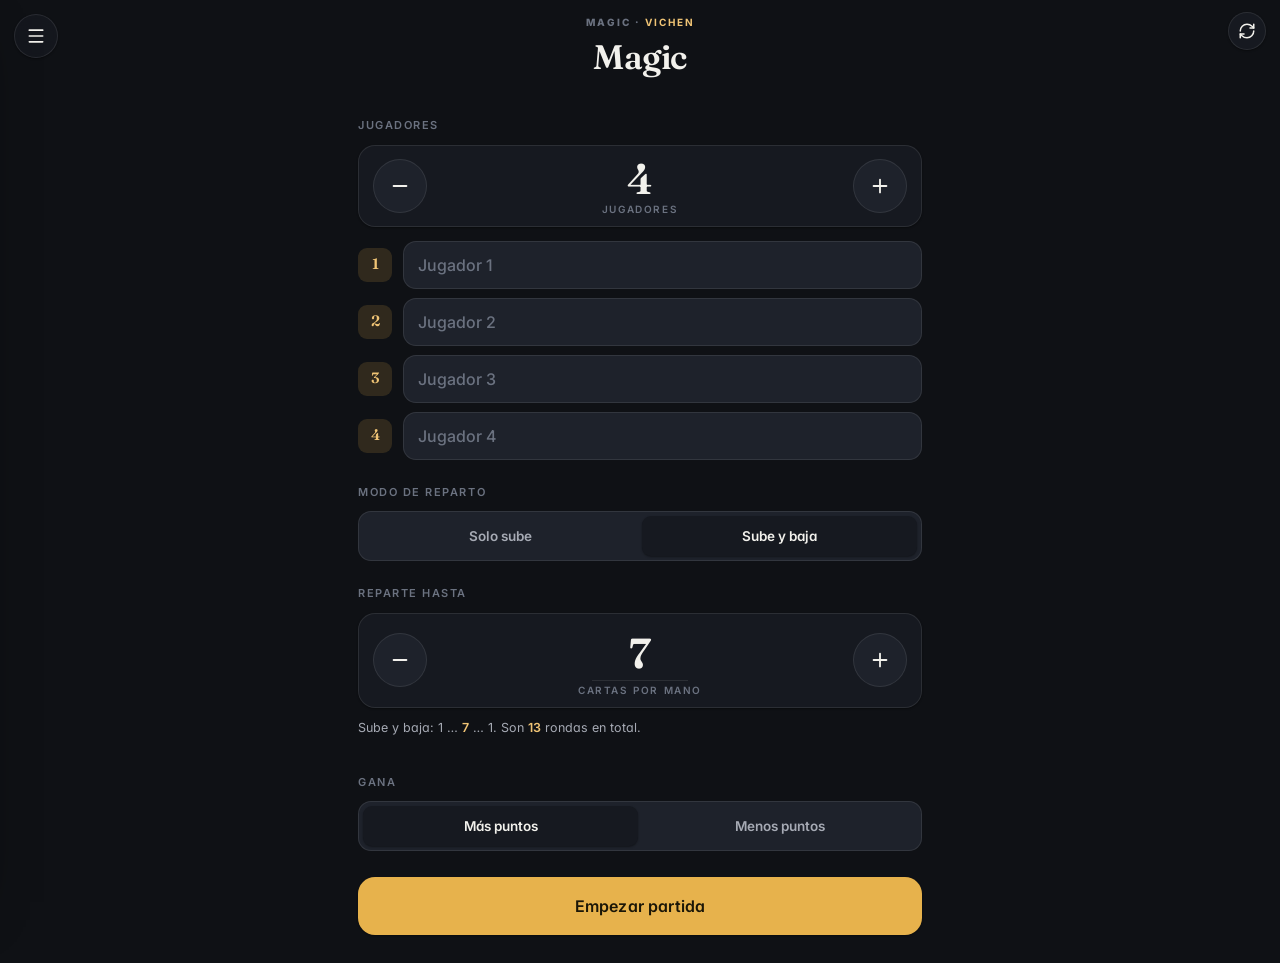
==== apps/magic/index.html @ 50df7cbd "Rediseño Vichen: marca, íconos Lucide, temas Noche/Día; Magic (ex-Podrido) con modo sube y baja; PWA" ====
<!DOCTYPE html>
<html lang="es-AR" data-theme="noche">
<head>
<meta charset="UTF-8">
<meta name="viewport" content="width=device-width, initial-scale=1.0, viewport-fit=cover, maximum-scale=1.0, user-scalable=no">
<meta name="theme-color" content="#0F1115">
<title>Magic Vichen</title>
<link rel="manifest" href="./manifest.webmanifest">
<link rel="icon" href="../../assets/icons/favicon.png">
<link rel="apple-touch-icon" href="../../assets/icons/magic-apple.png">
<meta name="apple-mobile-web-app-capable" content="yes">
<meta name="mobile-web-app-capable" content="yes">
<meta name="apple-mobile-web-app-status-bar-style" content="black-translucent">
<meta name="apple-mobile-web-app-title" content="Magic Vichen">
<meta name="description" content="Magic de Vichen: contador por rondas de cartas que suben y bajan, puntaje por ronda, totales y ganador. Offline.">
<script>(function(){try{var r=localStorage.getItem("vichen:theme:current");var t=r?JSON.parse(r).d:"noche";if(t!=="noche"&&t!=="dia")t="noche";document.documentElement.setAttribute("data-theme",t);}catch(e){}})();</script>
<link rel="preconnect" href="https://fonts.googleapis.com">
<link rel="preconnect" href="https://fonts.gstatic.com" crossorigin>
<link href="https://fonts.googleapis.com/css2?family=Fraunces:ital,opsz,wght@0,9..144,400;0,9..144,500;0,9..144,600;1,9..144,500&family=Inter:wght@400;500;600;700;800&display=swap" rel="stylesheet">
<link rel="stylesheet" href="../../assets/css/tokens.css">
<link rel="stylesheet" href="../../assets/css/base.css">
<link rel="stylesheet" href="../../assets/css/components.css">
<link rel="stylesheet" href="../../assets/css/shell.css">
<style>
body{display:flex;flex-direction:column;min-height:100dvh;overflow-x:hidden;-webkit-user-select:none;user-select:none}
.appbar{position:relative;padding:calc(15px + var(--safe-top)) 16px 4px;text-align:center}
.appbar .kicker{font-weight:800;letter-spacing:.2em;text-transform:uppercase;font-size:10px;color:var(--ink-faint)}
.appbar .kicker b{color:var(--accent-text)}
.appbar h1{font-family:var(--serif);font-weight:600;font-size:clamp(26px,7vw,34px);letter-spacing:-.01em;margin-top:2px}
.appbar .reset{position:absolute;top:calc(12px + var(--safe-top));right:14px}

main{flex:1;width:100%;max-width:600px;margin:0 auto;padding:6px 18px calc(28px + var(--safe-bottom));display:flex;flex-direction:column}
.view{display:none} .view.on{display:flex;flex-direction:column;flex:1}

/* ---- Setup ---- */
.group{margin-top:24px}
.group .eyebrow{display:block;margin-bottom:11px}
.hint{font-size:12.5px;color:var(--ink-soft);line-height:1.55;margin-top:10px}
.hint b{color:var(--accent-text);font-weight:600}

.bigstep{display:flex;align-items:center;justify-content:space-between;gap:14px;
  background:var(--surface);border:1px solid var(--hair);border-radius:var(--r-3);padding:12px 14px;box-shadow:var(--shadow-1)}
.bstep-btn{all:unset;box-sizing:border-box;width:54px;height:54px;border-radius:var(--r-pill);display:grid;place-items:center;cursor:pointer;
  color:var(--ink);border:1px solid var(--hair);background:var(--surface-2);transition:transform var(--dur-1) var(--ease),background var(--dur-1),border-color var(--dur-1)}
.bstep-btn:hover{background:var(--surface-3);border-color:var(--hair-2)} .bstep-btn:active{transform:scale(.9)}
.bstep-btn:disabled{opacity:.3;pointer-events:none} .bstep-btn svg{width:22px;height:22px}
.bigval{text-align:center;line-height:1}
.bigval .n{font-family:var(--serif);font-weight:600;font-size:42px;color:var(--ink)}
.bigval input.n{width:96px;background:transparent;border:0;border-bottom:1px solid var(--hair);border-radius:0;text-align:center;outline:none;-moz-appearance:textfield}
.bigval input.n:focus{border-color:var(--accent-ring)}
.bigval input.n::-webkit-outer-spin-button,.bigval input.n::-webkit-inner-spin-button{-webkit-appearance:none;margin:0}
.bigval small{display:block;font-family:var(--sans);font-weight:600;font-size:10px;letter-spacing:.16em;text-transform:uppercase;color:var(--ink-faint);margin-top:4px}

.names{display:flex;flex-direction:column;gap:9px}
.nrow{display:flex;align-items:center;gap:11px}
.nrow .badge{flex:0 0 34px;height:34px;border-radius:var(--r-1);display:grid;place-items:center;font-family:var(--serif);font-weight:600;
  background:var(--accent-tint);color:var(--accent-text);font-size:15px}
.nrow .field{flex:1}

/* ---- Play: barra de ronda ---- */
.roundbar{display:flex;align-items:center;gap:10px;margin:14px 0 2px}
.roundbar .rc{flex:1;text-align:center}
.roundbar .rc .r{font-family:var(--serif);font-weight:600;font-size:22px;color:var(--ink)}
.roundbar .rc .cards{font-size:11px;font-weight:600;letter-spacing:.08em;text-transform:uppercase;color:var(--ink-soft);margin-top:4px}
.roundbar .rc .cards b{color:var(--accent-text)}
.dots{display:flex;flex-wrap:wrap;gap:6px;justify-content:center;margin:12px 0 2px}
.dots i{width:7px;height:7px;border-radius:50%;background:var(--hair-2);transition:transform var(--dur-2) var(--ease),background var(--dur-1)}
.dots i.done{background:var(--ink-soft)}
.dots i.cur{background:var(--accent);transform:scale(1.4)}

/* ---- Play: filas ---- */
.prows{display:flex;flex-direction:column;margin-top:12px;border-top:1px solid var(--hair)}
.prow{display:flex;align-items:center;gap:9px;padding:11px 2px;border-bottom:1px solid var(--hair)}
.prow .pname{flex:1;min-width:0}
.prow .pname .nm{font-family:var(--serif);font-weight:600;font-size:18px;color:var(--ink);white-space:nowrap;overflow:hidden;text-overflow:ellipsis;display:flex;align-items:center;gap:7px}
.prow.lead .pname .nm .crown{color:var(--accent);display:inline-flex}
.prow.lead .pname .nm .crown svg{width:16px;height:16px}
.prow .pname .ac{font-size:11.5px;color:var(--ink-soft);margin-top:2px}
.prow .pname .ac b{color:var(--ink);font-weight:700}
.pstep{display:flex;align-items:center;gap:5px;flex:0 0 auto}
.num{width:50px;height:44px;text-align:center;background:var(--surface-2);border:1px solid var(--hair);border-radius:var(--r-1);
  color:var(--ink);font-family:var(--serif);font-weight:600;font-size:21px;outline:none;font-variant-numeric:lining-nums;-moz-appearance:textfield;transition:border-color var(--dur-1)}
.num:focus{border-color:var(--accent-ring)}
.num::-webkit-outer-spin-button,.num::-webkit-inner-spin-button{-webkit-appearance:none;margin:0}
.num.pos{color:var(--ink)} .num.neg{color:var(--neg)}
.zero{font-size:12px;font-weight:700;color:var(--ink-soft)}

.tabtoggle{all:unset;cursor:pointer;display:inline-flex;align-items:center;gap:6px;margin:18px auto 0;
  font-size:11px;font-weight:600;letter-spacing:.12em;text-transform:uppercase;color:var(--ink-soft)}
.tabtoggle:hover{color:var(--ink)} .tabtoggle svg{width:15px;height:15px;transition:transform var(--dur-2) var(--ease)}
.tabtoggle.open svg{transform:rotate(180deg)}
.tablewrap{overflow-x:auto;margin-top:12px;border:1px solid var(--hair);border-radius:var(--r-2);background:var(--surface)}
.tablewrap.hidden{display:none}
table.grid{border-collapse:collapse;width:100%;font-size:13px}
table.grid th,table.grid td{padding:9px 11px;text-align:center;border-bottom:1px solid var(--hair);white-space:nowrap}
table.grid thead th{font-size:10px;font-weight:700;letter-spacing:.08em;text-transform:uppercase;color:var(--ink-faint)}
table.grid tbody th{font-family:var(--serif);color:var(--ink-soft);font-weight:600;text-align:left;position:sticky;left:0;background:var(--surface)}
table.grid td{font-variant-numeric:tabular-nums;color:var(--ink)}
table.grid tr.currow td,table.grid tr.currow th{background:var(--accent-tint)}
table.grid tfoot td,table.grid tfoot th{font-family:var(--serif);font-weight:600;font-size:16px;color:var(--ink);border-top:1px solid var(--hair-2);border-bottom:0;background:var(--surface-2)}

.footnote{text-align:center;font-size:11px;color:var(--ink-faint);margin-top:18px;line-height:1.7}
.footnote b{color:var(--ink-soft)}

/* ---- Ganador ---- */
.win-icon{width:64px;height:64px;margin:6px auto 4px;border-radius:var(--r-3);display:grid;place-items:center;background:var(--accent-tint);color:var(--accent-text)}
.win-icon svg{width:34px;height:34px}
.stand{list-style:none;margin:10px 0 0;padding:0}
.stand li{display:flex;align-items:center;gap:12px;padding:12px 2px;border-bottom:1px solid var(--hair)}
.stand li:last-child{border-bottom:0}
.stand .pos{font-family:var(--serif);font-weight:600;font-size:15px;color:var(--ink-faint);width:26px}
.stand li.first .pos{color:var(--accent-text)}
.stand .who{flex:1;font-size:15px;color:var(--ink);white-space:nowrap;overflow:hidden;text-overflow:ellipsis}
.stand li.first .who{font-weight:700}
.stand .pts{font-family:var(--serif);font-weight:600;font-size:20px;color:var(--ink);font-variant-numeric:tabular-nums}
</style>
</head>
<body>

<header class="appbar">
  <div class="kicker">MAGIC · <b>VICHEN</b></div>
  <h1>Magic</h1>
  <button class="iconbtn iconbtn--sm reset" id="btn-reset" aria-label="Nueva partida" hidden></button>
</header>

<main>
  <!-- ===== SETUP ===== -->
  <section class="view" id="v-setup">
    <div class="group">
      <span class="eyebrow">Jugadores</span>
      <div class="bigstep">
        <button class="bstep-btn" id="pl-minus" aria-label="Menos jugadores"></button>
        <div class="bigval"><span class="n" id="pl-val">4</span><small>jugadores</small></div>
        <button class="bstep-btn" id="pl-plus" aria-label="Más jugadores"></button>
      </div>
      <div class="names" id="names" style="margin-top:14px"></div>
    </div>

    <div class="group">
      <span class="eyebrow">Modo de reparto</span>
      <div class="seg" id="mode-opts" role="tablist">
        <button class="seg-opt" data-v="up" role="tab">Solo sube</button>
        <button class="seg-opt" data-v="updown" role="tab">Sube y baja</button>
      </div>
    </div>

    <div class="group">
      <span class="eyebrow">Reparte hasta</span>
      <div class="bigstep">
        <button class="bstep-btn" id="pk-minus" aria-label="Menos cartas"></button>
        <div class="bigval"><input class="n" id="pk-input" type="number" inputmode="numeric" min="1" max="30" value="7" aria-label="Cartas máximo por mano"><small>cartas por mano</small></div>
        <button class="bstep-btn" id="pk-plus" aria-label="Más cartas"></button>
      </div>
      <p class="hint" id="rounds-hint"></p>
    </div>

    <div class="group">
      <span class="eyebrow">Gana</span>
      <div class="seg" id="win-opts" role="tablist">
        <button class="seg-opt" data-v="max" role="tab">Más puntos</button>
        <button class="seg-opt" data-v="min" role="tab">Menos puntos</button>
      </div>
    </div>

    <button class="btn btn--primary btn--block btn--lg" id="btn-start" style="margin-top:26px">Empezar partida</button>
  </section>

  <!-- ===== PLAY ===== -->
  <section class="view" id="v-play">
    <div class="roundbar">
      <button class="iconbtn" id="r-prev" aria-label="Ronda anterior"></button>
      <div class="rc"><div class="r" id="r-num">Ronda 1</div><div class="cards" id="r-cards"></div></div>
      <button class="iconbtn" id="r-next" aria-label="Ronda siguiente"></button>
    </div>
    <div class="dots" id="dots"></div>
    <div class="prows" id="prows"></div>
    <button class="tabtoggle" id="tab-toggle">Ver tabla completa <span id="tab-caret"></span></button>
    <div class="tablewrap hidden" id="tablewrap"></div>
    <button class="btn btn--primary btn--block btn--lg" id="btn-next" style="margin-top:20px">Ronda siguiente</button>
    <div class="footnote" id="footnote"></div>
  </section>
</main>

<!-- Ganador -->
<div class="modal" id="m-win" role="dialog" aria-modal="true" aria-label="Resultado">
  <div class="sheet" style="text-align:center">
    <div class="grab"></div>
    <div class="win-icon" id="win-icon"></div>
    <span class="eyebrow">Ganador</span>
    <div class="sheet-title" id="win-name" style="margin-top:6px"></div>
    <ol class="stand" id="win-stand" style="text-align:left"></ol>
    <button class="btn btn--primary btn--block btn--lg" id="btn-again" style="margin-top:20px">Nueva partida</button>
  </div>
</div>

<script src="../../assets/js/store.js"></script>
<script src="../../assets/js/registry.js"></script>
<script src="../../assets/js/icons.js"></script>
<script src="../../assets/js/theme.js"></script>
<script src="../../assets/js/pwa.js"></script>
<script src="../../assets/js/shell.js"></script>
<script>
(() => {
"use strict";
const db = Store.namespace("magic", 1);
const $ = s => document.querySelector(s);
const SVG=(n,s)=>Icons.svg(n,{size:s||20});

const MINP=2, MAXP=8, MAXPEAK=30, DEFAULT_PTS=10;
const setup = { players:4, names:["","","",""], peak:7, mode:"updown", win:"max" };
let G = null;

function buildCards(peak, mode){
  const up=[]; for(let i=1;i<=peak;i++) up.push(i);
  if(mode==="up") return up;
  for(let i=peak-1;i>=1;i--) up.push(i);
  return up;
}
function totalRounds(peak, mode){ return mode==="up" ? peak : Math.max(1, 2*peak-1); }

/* -------- persistencia -------- */
function saveGame(){ if(G) db.set("game", G); }
function loadGame(){ return db.get("game", null); }
function clearGame(){ db.remove("game"); G=null; }
function ensureRound(r){ if(!G)return; const row=G.scores[r];
  if(row && row.every(v=>v==null)){ for(let p=0;p<row.length;p++) row[p]=DEFAULT_PTS; saveGame(); } }

/* ================= SETUP ================= */
function renderNames(){
  const box=$("#names"); box.innerHTML="";
  for(let i=0;i<setup.players;i++){
    const row=document.createElement("div"); row.className="nrow";
    row.innerHTML='<span class="badge">'+(i+1)+'</span>'+
      '<label class="field"><input type="text" maxlength="16" placeholder="Jugador '+(i+1)+'" value="'+(setup.names[i]||"").replace(/"/g,"&quot;")+'"></label>';
    row.querySelector("input").addEventListener("input",e=>{ setup.names[i]=e.target.value; });
    box.appendChild(row);
  }
}
function renderSetup(){
  $("#pl-val").textContent=setup.players;
  $("#pl-minus").disabled=setup.players<=MINP; $("#pl-plus").disabled=setup.players>=MAXP;
  if(setup.peak>MAXPEAK)setup.peak=MAXPEAK; if(setup.peak<1)setup.peak=1;
  const inp=$("#pk-input"); if(document.activeElement!==inp) inp.value=setup.peak;
  $("#pk-minus").disabled=setup.peak<=1; $("#pk-plus").disabled=setup.peak>=MAXPEAK;
  segSel("#mode-opts",setup.mode); segSel("#win-opts",setup.win);
  const tot=totalRounds(setup.peak,setup.mode);
  $("#rounds-hint").innerHTML = setup.mode==="up"
    ? 'Sube: reparte 1, 2, 3… hasta <b>'+setup.peak+'</b>. Son <b>'+tot+'</b> rondas.'
    : 'Sube y baja: 1 … <b>'+setup.peak+'</b> … 1. Son <b>'+tot+'</b> rondas en total.';
  renderNames();
}
function segSel(sel,val){ document.querySelectorAll(sel+" .seg-opt").forEach(o=>o.setAttribute("aria-selected",o.dataset.v==String(val))); }

$("#pl-minus").addEventListener("click",()=>{ if(setup.players>MINP){setup.players--;setup.names=setup.names.slice(0,setup.players);renderSetup();} });
$("#pl-plus").addEventListener("click",()=>{ if(setup.players<MAXP){setup.players++;setup.names.push("");renderSetup();} });
$("#pk-minus").addEventListener("click",()=>{ if(setup.peak>1){setup.peak--;renderSetup();} });
$("#pk-plus").addEventListener("click",()=>{ if(setup.peak<MAXPEAK){setup.peak++;renderSetup();} });
$("#pk-input").addEventListener("input",e=>{ const v=parseInt(e.target.value,10); if(isNaN(v))return;
  setup.peak=Math.max(1,Math.min(MAXPEAK,v));
  $("#pk-minus").disabled=setup.peak<=1; $("#pk-plus").disabled=setup.peak>=MAXPEAK;
  const tot=totalRounds(setup.peak,setup.mode);
  $("#rounds-hint").innerHTML = setup.mode==="up"
    ? 'Sube: reparte 1, 2, 3… hasta <b>'+setup.peak+'</b>. Son <b>'+tot+'</b> rondas.'
    : 'Sube y baja: 1 … <b>'+setup.peak+'</b> … 1. Son <b>'+tot+'</b> rondas en total.'; });
$("#pk-input").addEventListener("blur",renderSetup);
$("#mode-opts").addEventListener("click",e=>{ const b=e.target.closest(".seg-opt"); if(!b)return; setup.mode=b.dataset.v; renderSetup(); });
$("#win-opts").addEventListener("click",e=>{ const b=e.target.closest(".seg-opt"); if(!b)return; setup.win=b.dataset.v; segSel("#win-opts",setup.win); });

$("#btn-start").addEventListener("click",()=>{
  const names=[]; for(let i=0;i<setup.players;i++) names.push((setup.names[i]||"").trim()||("Jugador "+(i+1)));
  const cards=buildCards(setup.peak,setup.mode);
  G={ names, mode:setup.mode, peak:setup.peak, cards, rounds:cards.length, win:setup.win,
      scores:Array.from({length:cards.length},()=>Array(setup.players).fill(null)), view:0, finished:false };
  saveGame(); showPlay();
});

/* ================= PLAY ================= */
function total(p){ let s=0; for(let r=0;r<G.rounds;r++){ const v=G.scores[r][p]; if(typeof v==="number")s+=v; } return s; }
function totals(){ return G.names.map((_,p)=>total(p)); }
function leaderIdx(){ const t=totals(); let best=G.win==="min"?Infinity:-Infinity,idx=0;
  t.forEach((v,i)=>{ if((G.win==="min"&&v<best)||(G.win==="max"&&v>best)){best=v;idx=i;} }); return idx; }

function renderRoundBar(){
  const r=G.view, cards=G.cards[r];
  $("#r-num").textContent="Ronda "+(r+1)+" / "+G.rounds;
  $("#r-cards").innerHTML="reparte <b>"+cards+"</b> "+(cards===1?"carta":"cartas");
  $("#r-prev").disabled=r<=0; $("#r-next").disabled=r>=G.rounds-1;
  const dots=$("#dots"); dots.innerHTML="";
  for(let i=0;i<G.rounds;i++){ const d=document.createElement("i");
    if(i===r)d.className="cur"; else if(G.scores[i].some(v=>typeof v==="number"))d.className="done";
    dots.appendChild(d); }
}
function renderRows(){
  const box=$("#prows"); box.innerHTML="";
  const tot=totals(), lead=leaderIdx();
  const anyScored=G.scores.some(row=>row.some(v=>typeof v==="number"));
  G.names.forEach((name,p)=>{
    const v=G.scores[G.view][p];
    const row=document.createElement("div");
    row.className="prow"+(anyScored&&p===lead?" lead":""); row.dataset.p=p;
    const crown=(anyScored&&p===lead)?'<span class="crown">'+SVG("crown",16)+'</span>':'';
    row.innerHTML=
      '<div class="pname"><div class="nm">'+crown+'<span>'+escapeHtml(name)+'</span></div>'+
        '<div class="ac">Total <b>'+tot[p]+'</b></div></div>'+
      '<div class="pstep">'+
        '<button class="step-btn" data-d="-1" aria-label="Restar 1">'+SVG("minus",17)+'</button>'+
        '<input class="num'+(v>0?" pos":v<0?" neg":"")+'" type="number" inputmode="numeric" step="1" value="'+(v==null?"":v)+'" placeholder="0" aria-label="Puntaje de '+escapeHtml(name)+'">'+
        '<button class="step-btn" data-d="1" aria-label="Sumar 1">'+SVG("plus",17)+'</button>'+
        '<button class="step-btn zero" aria-label="No sumó (poner en 0)">0</button>'+
      '</div>';
    box.appendChild(row);
  });
}
function setScore(p,value){ if(value===""||value==null||isNaN(value)) G.scores[G.view][p]=null; else G.scores[G.view][p]=Math.trunc(Number(value)); saveGame(); }

$("#prows").addEventListener("click",e=>{
  const btn=e.target.closest(".step-btn"); if(!btn)return;
  const p=+btn.closest(".prow").dataset.p; let cur=G.scores[G.view][p];
  if(typeof cur!=="number")cur=DEFAULT_PTS;
  if(btn.classList.contains("zero")) G.scores[G.view][p]=(cur===0)?DEFAULT_PTS:0;
  else G.scores[G.view][p]=cur+(+btn.dataset.d);
  saveGame(); renderRows(); renderRoundBar(); if(!$("#tablewrap").classList.contains("hidden"))renderTable();
});
$("#prows").addEventListener("input",e=>{
  const inp=e.target.closest(".num"); if(!inp)return;
  const p=+inp.closest(".prow").dataset.p; setScore(p,inp.value.trim());
  const tot=totals();
  document.querySelectorAll("#prows .prow").forEach(row=>{ row.querySelector(".ac b").textContent=tot[+row.dataset.p]; });
  renderRoundBar();
});
$("#r-prev").addEventListener("click",()=>{ if(G.view>0){G.view--;saveGame();refreshPlay();} });
$("#r-next").addEventListener("click",()=>{ if(G.view<G.rounds-1){G.view++;saveGame();refreshPlay();} });
$("#btn-next").addEventListener("click",()=>{ if(G.view<G.rounds-1){G.view++;saveGame();refreshPlay();} else finish(); });
$("#tab-toggle").addEventListener("click",()=>{ const w=$("#tablewrap"); const hidden=w.classList.toggle("hidden");
  $("#tab-toggle").classList.toggle("open",!hidden); if(!hidden)renderTable(); });

function renderTable(){
  const tot=totals();
  let head='<tr><th>Ronda</th>'; G.names.forEach(n=> head+='<th>'+escapeHtml(shortName(n))+'</th>'); head+='</tr>';
  let body='';
  for(let r=0;r<G.rounds;r++){ body+='<tr'+(r===G.view?' class="currow"':'')+'><th>'+(r+1)+' · '+G.cards[r]+'c</th>';
    for(let p=0;p<G.names.length;p++){ const v=G.scores[r][p]; body+='<td>'+(v==null?'·':v)+'</td>'; } body+='</tr>'; }
  let foot='<tr><th>Total</th>'; G.names.forEach((_,p)=> foot+='<td>'+tot[p]+'</td>'); foot+='</tr>';
  $("#tablewrap").innerHTML='<table class="grid"><thead>'+head+'</thead><tbody>'+body+'</tbody><tfoot>'+foot+'</tfoot></table>';
}
function refreshPlay(){ ensureRound(G.view); renderRoundBar(); renderRows();
  if(!$("#tablewrap").classList.contains("hidden"))renderTable();
  $("#btn-next").textContent=(G.view>=G.rounds-1)?"Terminar partida":"Ronda siguiente"; }

/* ================= FIN ================= */
function standings(){ return G.names.map((n,p)=>({name:n,pts:total(p)})).sort((a,b)=> G.win==="min"?a.pts-b.pts:b.pts-a.pts); }
function finish(){ G.finished=true; saveGame();
  const st=standings();
  $("#win-icon").innerHTML=SVG("trophy",34);
  $("#win-name").textContent=st[0].name;
  const ol=$("#win-stand"); ol.innerHTML="";
  st.forEach((row,i)=>{ const li=document.createElement("li"); if(i===0)li.className="first";
    li.innerHTML='<span class="pos">'+(i+1)+'º</span><span class="who">'+escapeHtml(row.name)+'</span><span class="pts">'+row.pts+'</span>'; ol.appendChild(li); });
  $("#m-win").classList.add("show");document.body.style.overflow="hidden"; }
$("#btn-again").addEventListener("click",()=>{ $("#m-win").classList.remove("show");document.body.style.overflow="";clearGame();showSetup(); });
$("#btn-reset").addEventListener("click",()=>{ if(confirm("¿Empezar una partida nueva? Se borra la actual.")){ $("#m-win").classList.remove("show");document.body.style.overflow="";clearGame();showSetup(); } });

/* ================= vistas ================= */
function showSetup(){ $("#v-play").classList.remove("on"); $("#v-setup").classList.add("on"); $("#btn-reset").hidden=true; renderSetup(); }
function showPlay(){ $("#v-setup").classList.remove("on"); $("#v-play").classList.add("on"); $("#btn-reset").hidden=false; refreshPlay(); if(G.finished)finish(); }

/* ================= util ================= */
function escapeHtml(s){ return String(s).replace(/[&<>"']/g,c=>({"&":"&amp;","<":"&lt;",">":"&gt;",'"':"&quot;","'":"&#39;"}[c])); }
function shortName(n){ return n.length>8?n.slice(0,7)+"…":n; }

/* ================= arranque ================= */
Theme.init();
$("#btn-reset").innerHTML=SVG("refresh",18);
$("#pl-minus").innerHTML=SVG("minus",22); $("#pl-plus").innerHTML=SVG("plus",22);
$("#pk-minus").innerHTML=SVG("minus",22); $("#pk-plus").innerHTML=SVG("plus",22);
$("#r-prev").innerHTML=SVG("left",20); $("#r-next").innerHTML=SVG("right",20);
$("#tab-caret").innerHTML=SVG("down",15);
$("#footnote").innerHTML='Cada uno arranca en <b>10</b> · tocá <b>0</b> si no sumó · o escribí el puntaje (puede ser negativo)';
G=loadGame();
if(G && Array.isArray(G.scores)){ if(typeof G.view!=="number")G.view=0; if(!Array.isArray(G.cards))G.cards=buildCards(G.rounds||G.scores.length,"up"); showPlay(); }
else showSetup();
Shell.mount();
})();
</script>
</body>
</html>
---- assets/css/tokens.css ----
/* ============================================================
   Vichen · Design tokens
   Escena: amigos de noche alrededor de la mesa, pasándose el celu
   para anotar. Oscuro y cálido por defecto (Noche), con un acento
   ámbar. Tema claro (Día) disponible. Se setea en <html data-theme>.
   ============================================================ */

:root{
  /* Tipografía */
  --serif:"Fraunces", Georgia, "Times New Roman", serif;
  --sans:"Inter", system-ui, -apple-system, "Segoe UI", Roboto, sans-serif;

  /* Radios */
  --r-1:9px; --r-2:13px; --r-3:17px; --r-4:22px; --r-pill:999px;

  /* Motion */
  --ease:cubic-bezier(.22,1,.36,1);       /* ease-out-quint */
  --ease-soft:cubic-bezier(.4,0,.2,1);
  --dur-1:140ms; --dur-2:220ms; --dur-3:340ms;

  /* Áreas seguras (notch) */
  --safe-top:env(safe-area-inset-top,0px);
  --safe-bottom:env(safe-area-inset-bottom,0px);

  /* Acento ámbar (igual en ambos temas para las superficies llenas) */
  --accent:#E7B24C;
  --accent-strong:#F3C266;
  --accent-ink:#1B1607;                    /* texto sobre ámbar */
  --accent-tint:rgba(231,178,76,.15);
  --accent-ring:rgba(231,178,76,.55);
}

/* ===================== NOCHE (default) ===================== */
:root, :root[data-theme="noche"]{
  color-scheme:dark;
  --bg:#0F1115;
  --surface:#161920;
  --surface-2:#1E222B;
  --surface-3:#262B35;
  --hair:rgba(255,255,255,.09);
  --hair-2:rgba(255,255,255,.16);
  --ink:#F2F1EC;
  --ink-soft:#A6AAB4;
  --ink-faint:#6B7280;
  --neg:#E0906E;                           /* números negativos */
  --accent-text:#F0C475;                   /* ámbar como texto (legible en oscuro) */
  --scrim:rgba(6,7,10,.62);
  --shadow-1:0 1px 2px rgba(0,0,0,.4);
  --shadow-2:0 10px 30px -14px rgba(0,0,0,.7), 0 2px 6px rgba(0,0,0,.3);
  --shadow-pop:0 20px 50px -18px rgba(0,0,0,.8);
  --sheen:linear-gradient(180deg, rgba(255,255,255,.04), rgba(255,255,255,0));
}

/* ====================== DÍA ====================== */
:root[data-theme="dia"]{
  color-scheme:light;
  --bg:#F1F1EF;
  --surface:#FFFFFF;
  --surface-2:#FAFAF8;
  --surface-3:#F3F3F0;
  --hair:rgba(24,26,32,.12);
  --hair-2:rgba(24,26,32,.22);
  --ink:#191B21;
  --ink-soft:#585E6A;
  --ink-faint:#8A909B;
  --neg:#B4623C;
  --accent-text:#9A6B12;                    /* ámbar oscurecido para texto en claro */
  --scrim:rgba(24,26,32,.4);
  --shadow-1:0 1px 2px rgba(24,26,32,.06);
  --shadow-2:0 12px 28px -16px rgba(24,26,32,.28), 0 1px 3px rgba(24,26,32,.08);
  --shadow-pop:0 24px 50px -20px rgba(24,26,32,.35);
  --sheen:linear-gradient(180deg, rgba(255,255,255,.6), rgba(255,255,255,0));
}
---- assets/css/base.css ----
/* ============================================================
   Vichen · Base / reset
   ============================================================ */

*{box-sizing:border-box;-webkit-tap-highlight-color:transparent}
*::selection{background:var(--accent-tint)}
html,body{margin:0}
html{background:var(--bg);-webkit-text-size-adjust:100%}
body{
  font-family:var(--sans);
  font-size:16px;
  line-height:1.5;
  color:var(--ink);
  background:var(--bg);
  min-height:100dvh;
  -webkit-font-smoothing:antialiased;
  text-rendering:optimizeLegibility;
  font-feature-settings:"cv02","cv03","cv04","cv11";  /* Inter afinada */
}
img,svg{display:block;max-width:100%}
svg{stroke-linecap:round;stroke-linejoin:round}
button{font-family:inherit;font-size:inherit;color:inherit}
input,select,textarea{font-family:inherit}
h1,h2,h3{font-family:var(--serif);font-optical-sizing:auto;text-wrap:balance;margin:0}

/* Foco visible y consistente */
:focus-visible{outline:2px solid var(--accent-ring);outline-offset:2px;border-radius:6px}

/* Números tabulares para contadores/tablas */
.tnum{font-variant-numeric:tabular-nums lining-nums}

@media (prefers-reduced-motion:reduce){
  *,*::before,*::after{animation-duration:.001ms !important;animation-iteration-count:1 !important;transition-duration:.001ms !important;scroll-behavior:auto !important}
}
---- assets/css/components.css ----
/* ============================================================
   Vichen · Componentes compartidos
   Vocabulario único de UI para todas las apps: botones, icon-
   buttons, segmented control, switches, inputs, steppers, panel.
   ============================================================ */

/* ---------- Marca ---------- */
.brand-mark{display:inline-flex;align-items:center;gap:.5em;font-family:var(--sans);font-weight:700;
  letter-spacing:.02em;color:var(--ink)}
.brand-mark .spark{color:var(--accent);display:inline-flex}
.wordmark{font-family:var(--sans);font-weight:800;letter-spacing:.14em;text-transform:uppercase;
  font-size:11px;color:var(--ink-faint)}
.wordmark b{color:var(--accent-text);font-weight:800}

/* ---------- Botón ---------- */
.btn{
  --h:52px;
  all:unset;box-sizing:border-box;display:inline-flex;align-items:center;justify-content:center;gap:.55em;
  height:var(--h);padding:0 22px;border-radius:var(--r-2);cursor:pointer;
  font-weight:600;font-size:15px;letter-spacing:.01em;white-space:nowrap;
  transition:transform var(--dur-1) var(--ease), background var(--dur-1), border-color var(--dur-1), box-shadow var(--dur-1), opacity var(--dur-1);
}
.btn svg{width:19px;height:19px}
.btn:active{transform:scale(.975)}
.btn[disabled],.btn:disabled{opacity:.4;pointer-events:none}
.btn--block{display:flex;width:100%}
.btn--lg{--h:58px;font-size:16px;border-radius:var(--r-3)}
.btn--sm{--h:40px;padding:0 14px;font-size:13px}

.btn--primary{background:var(--accent);color:var(--accent-ink);box-shadow:var(--shadow-1)}
.btn--primary:hover{background:var(--accent-strong)}
.btn--primary:active{box-shadow:none}

.btn--soft{background:var(--surface-2);color:var(--ink);border:1px solid var(--hair)}
.btn--soft:hover{background:var(--surface-3);border-color:var(--hair-2)}

.btn--ghost{background:transparent;color:var(--ink);border:1px solid var(--hair)}
.btn--ghost:hover{background:var(--surface-2);border-color:var(--hair-2)}

.btn--quiet{background:transparent;color:var(--ink-soft);height:auto;padding:8px 12px;font-weight:500;font-size:13px}
.btn--quiet:hover{color:var(--ink);background:var(--surface-2)}

/* ---------- Icon button ---------- */
.iconbtn{
  --s:44px;
  all:unset;box-sizing:border-box;width:var(--s);height:var(--s);border-radius:var(--r-pill);
  display:inline-grid;place-items:center;cursor:pointer;
  color:var(--ink);border:1px solid var(--hair);background:var(--surface);
  box-shadow:var(--shadow-1);
  transition:transform var(--dur-1) var(--ease), background var(--dur-1), border-color var(--dur-1), color var(--dur-1);
}
.iconbtn:hover{background:var(--surface-2);border-color:var(--hair-2)}
.iconbtn:active{transform:scale(.9)}
.iconbtn[disabled],.iconbtn:disabled{opacity:.32;pointer-events:none}
.iconbtn svg{width:20px;height:20px}
.iconbtn--sm{--s:38px}
.iconbtn--sm svg{width:18px;height:18px}
.iconbtn--bare{border-color:transparent;background:transparent;box-shadow:none}
.iconbtn--bare:hover{background:var(--surface-2)}
.iconbtn--accent{color:var(--accent-ink);background:var(--accent);border-color:transparent}
.iconbtn--accent:hover{background:var(--accent-strong)}

/* ---------- Segmented control ---------- */
.seg{display:flex;gap:4px;padding:4px;border-radius:var(--r-2);background:var(--surface-2);border:1px solid var(--hair)}
.seg-opt{
  all:unset;box-sizing:border-box;flex:1;text-align:center;cursor:pointer;
  padding:10px 8px;border-radius:calc(var(--r-2) - 4px);
  font-weight:600;font-size:13.5px;color:var(--ink-soft);
  display:inline-flex;align-items:center;justify-content:center;gap:.4em;
  transition:background var(--dur-1), color var(--dur-1);
}
.seg-opt svg{width:16px;height:16px}
.seg-opt:hover{color:var(--ink)}
.seg-opt[aria-selected="true"]{background:var(--surface);color:var(--ink);box-shadow:var(--shadow-1)}
.seg--accent .seg-opt[aria-selected="true"]{background:var(--accent);color:var(--accent-ink)}

/* ---------- Switch ---------- */
.switch-row{display:flex;align-items:center;justify-content:space-between;gap:16px;padding:13px 2px;border-bottom:1px solid var(--hair)}
.switch-row:last-child{border-bottom:0}
.switch-row .lbl{font-size:14.5px;color:var(--ink);display:flex;align-items:center;gap:.6em}
.switch-row .lbl svg{width:17px;height:17px;color:var(--ink-soft)}
.toggle{all:unset;box-sizing:border-box;width:46px;height:27px;border-radius:var(--r-pill);
  background:var(--surface-3);border:1px solid var(--hair);position:relative;cursor:pointer;flex:0 0 auto;
  transition:background var(--dur-1) var(--ease), border-color var(--dur-1)}
.toggle::after{content:"";position:absolute;top:2px;left:2px;width:21px;height:21px;border-radius:50%;
  background:var(--ink-soft);transition:transform var(--dur-2) var(--ease), background var(--dur-1)}
.toggle[aria-checked="true"]{background:var(--accent);border-color:transparent}
.toggle[aria-checked="true"]::after{transform:translateX(19px);background:var(--accent-ink)}

/* ---------- Input ---------- */
.field{position:relative;display:flex;align-items:center;gap:10px;
  background:var(--surface-2);border:1px solid var(--hair);border-radius:var(--r-2);padding:0 14px;
  transition:border-color var(--dur-1), box-shadow var(--dur-1)}
.field:focus-within{border-color:var(--accent-ring);box-shadow:0 0 0 3px var(--accent-tint)}
.field .lead{color:var(--ink-faint);display:inline-flex;flex:0 0 auto}
.field .lead svg{width:18px;height:18px}
.field input{flex:1;min-width:0;background:transparent;border:0;outline:none;color:var(--ink);
  font-size:16px;font-weight:500;padding:13px 0}
.field input::placeholder{color:var(--ink-faint)}

/* ---------- Panel ---------- */
.panel{background:var(--surface);border:1px solid var(--hair);border-radius:var(--r-3);box-shadow:var(--shadow-1)}

/* ---------- Etiqueta de sección ---------- */
.eyebrow{font-size:11px;font-weight:600;letter-spacing:.14em;text-transform:uppercase;color:var(--ink-faint)}

/* ---------- Modal / bottom sheet ---------- */
.modal{position:fixed;inset:0;z-index:100;display:none;align-items:flex-end;justify-content:center;
  background:var(--scrim);backdrop-filter:blur(4px);-webkit-backdrop-filter:blur(4px)}
.modal.show{display:flex}
.sheet{width:100%;max-width:470px;max-height:92dvh;overflow-y:auto;overscroll-behavior:contain;
  background:var(--surface);border:1px solid var(--hair);
  border-radius:var(--r-4) var(--r-4) 0 0;box-shadow:var(--shadow-pop);
  padding:10px 22px calc(26px + var(--safe-bottom));
  animation:sheetrise var(--dur-3) var(--ease) both}
@media(min-width:520px){.modal{align-items:center;padding:20px}.sheet{border-radius:var(--r-4)}}
@keyframes sheetrise{from{transform:translateY(46px);opacity:0}to{transform:none;opacity:1}}
.sheet .grab{width:38px;height:4px;border-radius:99px;background:var(--hair-2);margin:2px auto 14px}
.sheet-title{font-family:var(--serif);font-weight:600;font-size:22px;text-align:center;color:var(--ink)}
.sheet-sub{text-align:center;color:var(--ink-faint);font-size:12.5px;margin-top:3px}
.sheet .group{margin-top:22px}
.sheet .group > .eyebrow{display:block;margin-bottom:11px}

/* ---------- Selector de íconos ---------- */
.icons-pick{display:flex;flex-wrap:wrap;gap:8px}
.ipick{all:unset;box-sizing:border-box;width:44px;height:44px;border-radius:var(--r-2);cursor:pointer;
  display:grid;place-items:center;color:var(--ink-soft);border:1px solid var(--hair);background:var(--surface-2);
  transition:transform var(--dur-1) var(--ease),background var(--dur-1),color var(--dur-1),border-color var(--dur-1)}
.ipick:hover{color:var(--ink);background:var(--surface-3)}
.ipick:active{transform:scale(.9)}
.ipick svg{width:21px;height:21px}
.ipick[aria-pressed="true"]{background:var(--accent);color:var(--accent-ink);border-color:transparent}

/* ---------- Contador con animación al cambiar ---------- */
@keyframes bump{0%{transform:scale(1)}28%{transform:scale(1.14)}100%{transform:scale(1)}}
.bump{animation:bump var(--dur-3) var(--ease)}

/* ---------- Toast (ayuda instalar iOS) ---------- */
@keyframes vtoast{from{opacity:0;transform:translateX(-50%) translateY(12px)}to{opacity:1;transform:translateX(-50%)}}

/* ---------- Stepper compacto (− valor +) ---------- */
.stepper-mini{display:inline-flex;align-items:center;gap:6px}
.step-btn{all:unset;box-sizing:border-box;width:38px;height:38px;border-radius:50%;display:grid;place-items:center;
  cursor:pointer;color:var(--ink);border:1px solid var(--hair);background:var(--surface-2);
  transition:transform var(--dur-1) var(--ease), background var(--dur-1), border-color var(--dur-1)}
.step-btn:hover{background:var(--surface-3);border-color:var(--hair-2)}
.step-btn:active{transform:scale(.88)}
.step-btn svg{width:17px;height:17px}
---- assets/css/shell.css ----
/* ============================================================
   Vichen · Shell
   Botón hamburguesa + drawer para saltar entre apps.
   Se inyecta con assets/js/shell.js
   z-index: burger 60 · scrim 70 · drawer 80
   ============================================================ */

.shell-burger{
  position:fixed;top:calc(14px + var(--safe-top));left:14px;z-index:60;
  width:44px;height:44px;border-radius:var(--r-pill);
  display:grid;place-items:center;cursor:pointer;color:var(--ink);
  border:1px solid var(--hair);background:color-mix(in srgb, var(--surface) 82%, transparent);
  backdrop-filter:blur(10px);-webkit-backdrop-filter:blur(10px);box-shadow:var(--shadow-1);
  transition:transform var(--dur-1) var(--ease), background var(--dur-1), border-color var(--dur-1);
}
.shell-burger:hover{background:var(--surface-2);border-color:var(--hair-2)}
.shell-burger:active{transform:scale(.9)}
.shell-burger svg{width:20px;height:20px}

.shell-scrim{
  position:fixed;inset:0;z-index:70;background:var(--scrim);
  opacity:0;pointer-events:none;transition:opacity var(--dur-2) var(--ease-soft);
}
.shell-scrim.open{opacity:1;pointer-events:auto}

.shell-drawer{
  position:fixed;top:0;left:0;z-index:80;height:100dvh;width:min(324px,88vw);
  display:flex;flex-direction:column;
  background:var(--surface);border-right:1px solid var(--hair);box-shadow:var(--shadow-pop);
  padding:calc(20px + var(--safe-top)) 0 calc(16px + var(--safe-bottom));
  transform:translateX(-104%);transition:transform var(--dur-3) var(--ease);
  overflow-y:auto;overscroll-behavior:contain;
}
.shell-drawer.open{transform:none}

.shell-brand{display:flex;align-items:center;gap:11px;padding:4px 20px 18px;border-bottom:1px solid var(--hair)}
.shell-brand .logo{width:42px;height:42px;border-radius:var(--r-2);display:grid;place-items:center;flex:0 0 auto;
  background:var(--accent);color:var(--accent-ink);box-shadow:var(--shadow-1)}
.shell-brand .logo svg{width:23px;height:23px}
.shell-brand .txt{display:flex;flex-direction:column;line-height:1.1}
.shell-brand .name{font-family:var(--sans);font-weight:800;letter-spacing:.16em;text-transform:uppercase;font-size:15px;color:var(--ink)}
.shell-brand .sub{font-size:11px;color:var(--ink-faint);letter-spacing:.04em;margin-top:3px}

.shell-sect{padding:16px 22px 8px;font-size:10.5px;font-weight:600;letter-spacing:.16em;text-transform:uppercase;color:var(--ink-faint)}

.shell-nav{list-style:none;margin:0;padding:0 10px;display:flex;flex-direction:column;gap:2px}
.shell-link{
  all:unset;box-sizing:border-box;display:flex;align-items:center;gap:13px;width:100%;
  padding:11px 12px;border-radius:var(--r-2);cursor:pointer;color:var(--ink);
  transition:background var(--dur-1);
}
.shell-link:hover{background:var(--surface-2)}
.shell-link.active{background:var(--accent-tint)}
.shell-link .ic{flex:0 0 40px;height:40px;border-radius:var(--r-1);display:grid;place-items:center;
  color:var(--ink);border:1px solid var(--hair);background:var(--surface-2)}
.shell-link .ic svg{width:20px;height:20px}
.shell-link.active .ic{background:var(--accent);color:var(--accent-ink);border-color:transparent}
.shell-link .tx{display:flex;flex-direction:column;gap:2px;min-width:0}
.shell-link .nm{font-weight:600;font-size:15px}
.shell-link .ds{font-size:12px;color:var(--ink-soft);white-space:nowrap;overflow:hidden;text-overflow:ellipsis}
.shell-link .go{margin-left:auto;color:var(--ink-faint);display:inline-flex}
.shell-link .go svg{width:18px;height:18px}
.shell-link.active .go{color:var(--accent-text)}

.shell-foot{margin-top:auto;padding:14px 18px 0;border-top:1px solid var(--hair);display:flex;flex-direction:column;gap:12px}
.shell-foot .row{display:flex;align-items:center;justify-content:space-between;gap:12px}
.shell-foot .row .lbl{font-size:13px;color:var(--ink-soft);font-weight:500}

.shell-install{display:none}
.shell-install.show{display:flex}

.shell-version{padding:2px 4px 0;font-size:10.5px;letter-spacing:.06em;color:var(--ink-faint);opacity:.8;text-align:center}
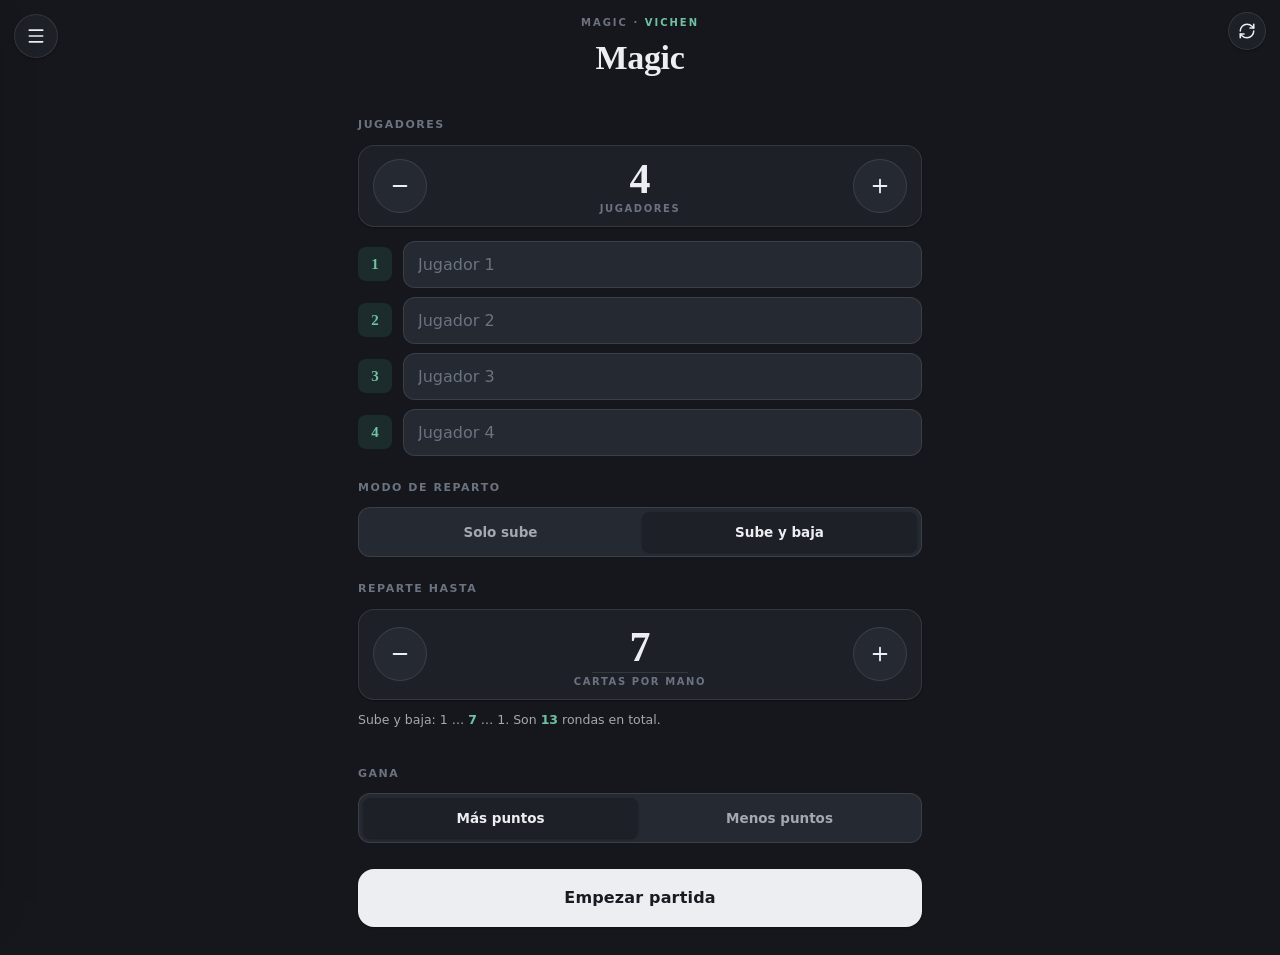
==== commit 65f297be: "Rediseño formal + fix mobile: fuentes del sistema (Georgia/system-ui, sin Google Fonts), CSS 100% co" ====
--- a/apps/magic/index.html
+++ b/apps/magic/index.html
@@ -3,7 +3,7 @@
 <head>
 <meta charset="UTF-8">
 <meta name="viewport" content="width=device-width, initial-scale=1.0, viewport-fit=cover, maximum-scale=1.0, user-scalable=no">
-<meta name="theme-color" content="#0F1115">
+<meta name="theme-color" content="#15171C">
 <title>Magic Vichen</title>
 <link rel="manifest" href="./manifest.webmanifest">
 <link rel="icon" href="../../assets/icons/favicon.png">
@@ -14,15 +14,12 @@
 <meta name="apple-mobile-web-app-title" content="Magic Vichen">
 <meta name="description" content="Magic de Vichen: contador por rondas de cartas que suben y bajan, puntaje por ronda, totales y ganador. Offline.">
 <script>(function(){try{var r=localStorage.getItem("vichen:theme:current");var t=r?JSON.parse(r).d:"noche";if(t!=="noche"&&t!=="dia")t="noche";document.documentElement.setAttribute("data-theme",t);}catch(e){}})();</script>
-<link rel="preconnect" href="https://fonts.googleapis.com">
-<link rel="preconnect" href="https://fonts.gstatic.com" crossorigin>
-<link href="https://fonts.googleapis.com/css2?family=Fraunces:ital,opsz,wght@0,9..144,400;0,9..144,500;0,9..144,600;1,9..144,500&family=Inter:wght@400;500;600;700;800&display=swap" rel="stylesheet">
 <link rel="stylesheet" href="../../assets/css/tokens.css">
 <link rel="stylesheet" href="../../assets/css/base.css">
 <link rel="stylesheet" href="../../assets/css/components.css">
 <link rel="stylesheet" href="../../assets/css/shell.css">
 <style>
-body{display:flex;flex-direction:column;min-height:100dvh;overflow-x:hidden;-webkit-user-select:none;user-select:none}
+body{display:flex;flex-direction:column;min-height:100vh;min-height:100dvh;overflow-x:hidden;-webkit-user-select:none;user-select:none}
 .appbar{position:relative;padding:calc(15px + var(--safe-top)) 16px 4px;text-align:center}
 .appbar .kicker{font-weight:800;letter-spacing:.2em;text-transform:uppercase;font-size:10px;color:var(--ink-faint)}
 .appbar .kicker b{color:var(--accent-text)}
--- a/assets/css/tokens.css
+++ b/assets/css/tokens.css
@@ -1,73 +1,84 @@
 /* ============================================================
-   Vichen · Design tokens
-   Escena: amigos de noche alrededor de la mesa, pasándose el celu
-   para anotar. Oscuro y cálido por defecto (Noche), con un acento
-   ámbar. Tema claro (Día) disponible. Se setea en <html data-theme>.
+   Vichen · Design tokens (formal)
+   Tipografías del sistema (cargan siempre, al instante — nada de
+   Google Fonts que pueden no bajar en el celular). CSS 100%
+   compatible (sin oklch, sin color-mix). Tema en <html data-theme>.
    ============================================================ */
 
 :root{
-  /* Tipografía */
-  --serif:"Fraunces", Georgia, "Times New Roman", serif;
-  --sans:"Inter", system-ui, -apple-system, "Segoe UI", Roboto, sans-serif;
+  /* Tipografía del sistema */
+  --serif: Georgia, "Times New Roman", "Nimbus Roman", serif;
+  --sans: system-ui, -apple-system, "Segoe UI", Roboto, "Helvetica Neue", Arial, sans-serif;
 
   /* Radios */
-  --r-1:9px; --r-2:13px; --r-3:17px; --r-4:22px; --r-pill:999px;
+  --r-1:8px; --r-2:12px; --r-3:16px; --r-4:20px; --r-pill:999px;
 
   /* Motion */
-  --ease:cubic-bezier(.22,1,.36,1);       /* ease-out-quint */
+  --ease:cubic-bezier(.22,1,.36,1);
   --ease-soft:cubic-bezier(.4,0,.2,1);
-  --dur-1:140ms; --dur-2:220ms; --dur-3:340ms;
+  --dur-1:130ms; --dur-2:210ms; --dur-3:320ms;
 
-  /* Áreas seguras (notch) */
+  /* Áreas seguras */
   --safe-top:env(safe-area-inset-top,0px);
   --safe-bottom:env(safe-area-inset-bottom,0px);
-
-  /* Acento ámbar (igual en ambos temas para las superficies llenas) */
-  --accent:#E7B24C;
-  --accent-strong:#F3C266;
-  --accent-ink:#1B1607;                    /* texto sobre ámbar */
-  --accent-tint:rgba(231,178,76,.15);
-  --accent-ring:rgba(231,178,76,.55);
 }
 
-/* ===================== NOCHE (default) ===================== */
+/* ===================== NOCHE (default, oscuro) ===================== */
 :root, :root[data-theme="noche"]{
   color-scheme:dark;
-  --bg:#0F1115;
-  --surface:#161920;
-  --surface-2:#1E222B;
-  --surface-3:#262B35;
-  --hair:rgba(255,255,255,.09);
-  --hair-2:rgba(255,255,255,.16);
-  --ink:#F2F1EC;
-  --ink-soft:#A6AAB4;
+  --bg:#15171C;
+  --surface:#1D2027;
+  --surface-2:#252932;
+  --surface-3:#2F343E;
+  --hair:rgba(255,255,255,.10);
+  --hair-2:rgba(255,255,255,.19);
+  --ink:#ECEEF1;
+  --ink-soft:#A3A8B2;
   --ink-faint:#6B7280;
-  --neg:#E0906E;                           /* números negativos */
-  --accent-text:#F0C475;                   /* ámbar como texto (legible en oscuro) */
-  --scrim:rgba(6,7,10,.62);
-  --shadow-1:0 1px 2px rgba(0,0,0,.4);
-  --shadow-2:0 10px 30px -14px rgba(0,0,0,.7), 0 2px 6px rgba(0,0,0,.3);
-  --shadow-pop:0 20px 50px -18px rgba(0,0,0,.8);
-  --sheen:linear-gradient(180deg, rgba(255,255,255,.04), rgba(255,255,255,0));
+
+  /* Botón primario NEUTRAL (claro sobre oscuro) — nada de amarillo */
+  --btn:#ECEEF2; --btn-ink:#181B21; --btn-hover:#FFFFFF;
+
+  /* Acento verde sobrio (paño de mesa), usado con moderación */
+  --accent:#3E9E7C;
+  --accent-strong:#4FB18E;
+  --accent-ink:#0A140F;
+  --accent-tint:rgba(62,158,124,.16);
+  --accent-text:#6FC1A2;
+
+  --neg:#D98A6E;
+  --scrim:rgba(8,10,14,.62);
+  --shadow-1:0 1px 2px rgba(0,0,0,.35);
+  --shadow-2:0 10px 28px -14px rgba(0,0,0,.6), 0 2px 6px rgba(0,0,0,.28);
+  --shadow-pop:0 18px 44px -16px rgba(0,0,0,.72);
+  --sheen:linear-gradient(180deg, rgba(255,255,255,.035), rgba(255,255,255,0));
 }
 
-/* ====================== DÍA ====================== */
+/* ====================== DÍA (claro) ====================== */
 :root[data-theme="dia"]{
   color-scheme:light;
-  --bg:#F1F1EF;
+  --bg:#F2F3F5;
   --surface:#FFFFFF;
-  --surface-2:#FAFAF8;
-  --surface-3:#F3F3F0;
-  --hair:rgba(24,26,32,.12);
-  --hair-2:rgba(24,26,32,.22);
-  --ink:#191B21;
-  --ink-soft:#585E6A;
-  --ink-faint:#8A909B;
+  --surface-2:#F6F7F9;
+  --surface-3:#EBEDF1;
+  --hair:rgba(20,24,31,.13);
+  --hair-2:rgba(20,24,31,.22);
+  --ink:#181B21;
+  --ink-soft:#565C66;
+  --ink-faint:#868C96;
+
+  --btn:#1C2027; --btn-ink:#FFFFFF; --btn-hover:#2B313B;
+
+  --accent:#1F7A5A;
+  --accent-strong:#1A6A4E;
+  --accent-ink:#FFFFFF;
+  --accent-tint:rgba(31,122,90,.12);
+  --accent-text:#1F7A5A;
+
   --neg:#B4623C;
-  --accent-text:#9A6B12;                    /* ámbar oscurecido para texto en claro */
-  --scrim:rgba(24,26,32,.4);
-  --shadow-1:0 1px 2px rgba(24,26,32,.06);
-  --shadow-2:0 12px 28px -16px rgba(24,26,32,.28), 0 1px 3px rgba(24,26,32,.08);
-  --shadow-pop:0 24px 50px -20px rgba(24,26,32,.35);
-  --sheen:linear-gradient(180deg, rgba(255,255,255,.6), rgba(255,255,255,0));
+  --scrim:rgba(20,24,31,.42);
+  --shadow-1:0 1px 2px rgba(20,24,31,.06);
+  --shadow-2:0 12px 26px -16px rgba(20,24,31,.22), 0 1px 3px rgba(20,24,31,.08);
+  --shadow-pop:0 22px 46px -20px rgba(20,24,31,.28);
+  --sheen:linear-gradient(180deg, rgba(255,255,255,.5), rgba(255,255,255,0));
 }
--- a/assets/css/base.css
+++ b/assets/css/base.css
@@ -12,10 +12,10 @@
   line-height:1.5;
   color:var(--ink);
   background:var(--bg);
+  min-height:100vh;
   min-height:100dvh;
   -webkit-font-smoothing:antialiased;
   text-rendering:optimizeLegibility;
-  font-feature-settings:"cv02","cv03","cv04","cv11";  /* Inter afinada */
 }
 img,svg{display:block;max-width:100%}
 svg{stroke-linecap:round;stroke-linejoin:round}
--- a/assets/css/components.css
+++ b/assets/css/components.css
@@ -27,8 +27,8 @@
 .btn--lg{--h:58px;font-size:16px;border-radius:var(--r-3)}
 .btn--sm{--h:40px;padding:0 14px;font-size:13px}
 
-.btn--primary{background:var(--accent);color:var(--accent-ink);box-shadow:var(--shadow-1)}
-.btn--primary:hover{background:var(--accent-strong)}
+.btn--primary{background:var(--btn);color:var(--btn-ink);box-shadow:var(--shadow-1)}
+.btn--primary:hover{background:var(--btn-hover)}
 .btn--primary:active{box-shadow:none}
 
 .btn--soft{background:var(--surface-2);color:var(--ink);border:1px solid var(--hair)}
--- a/assets/css/shell.css
+++ b/assets/css/shell.css
@@ -9,8 +9,7 @@
   position:fixed;top:calc(14px + var(--safe-top));left:14px;z-index:60;
   width:44px;height:44px;border-radius:var(--r-pill);
   display:grid;place-items:center;cursor:pointer;color:var(--ink);
-  border:1px solid var(--hair);background:color-mix(in srgb, var(--surface) 82%, transparent);
-  backdrop-filter:blur(10px);-webkit-backdrop-filter:blur(10px);box-shadow:var(--shadow-1);
+  border:1px solid var(--hair);background:var(--surface);box-shadow:var(--shadow-1);
   transition:transform var(--dur-1) var(--ease), background var(--dur-1), border-color var(--dur-1);
 }
 .shell-burger:hover{background:var(--surface-2);border-color:var(--hair-2)}
@@ -33,10 +32,9 @@
 }
 .shell-drawer.open{transform:none}
 
-.shell-brand{display:flex;align-items:center;gap:11px;padding:4px 20px 18px;border-bottom:1px solid var(--hair)}
-.shell-brand .logo{width:42px;height:42px;border-radius:var(--r-2);display:grid;place-items:center;flex:0 0 auto;
-  background:var(--accent);color:var(--accent-ink);box-shadow:var(--shadow-1)}
-.shell-brand .logo svg{width:23px;height:23px}
+.shell-brand{display:flex;align-items:center;gap:13px;padding:4px 20px 18px;border-bottom:1px solid var(--hair)}
+.shell-brand .logo{width:52px;height:auto;flex:0 0 auto;filter:invert(1)}
+:root[data-theme="dia"] .shell-brand .logo{filter:none}
 .shell-brand .txt{display:flex;flex-direction:column;line-height:1.1}
 .shell-brand .name{font-family:var(--sans);font-weight:800;letter-spacing:.16em;text-transform:uppercase;font-size:15px;color:var(--ink)}
 .shell-brand .sub{font-size:11px;color:var(--ink-faint);letter-spacing:.04em;margin-top:3px}
